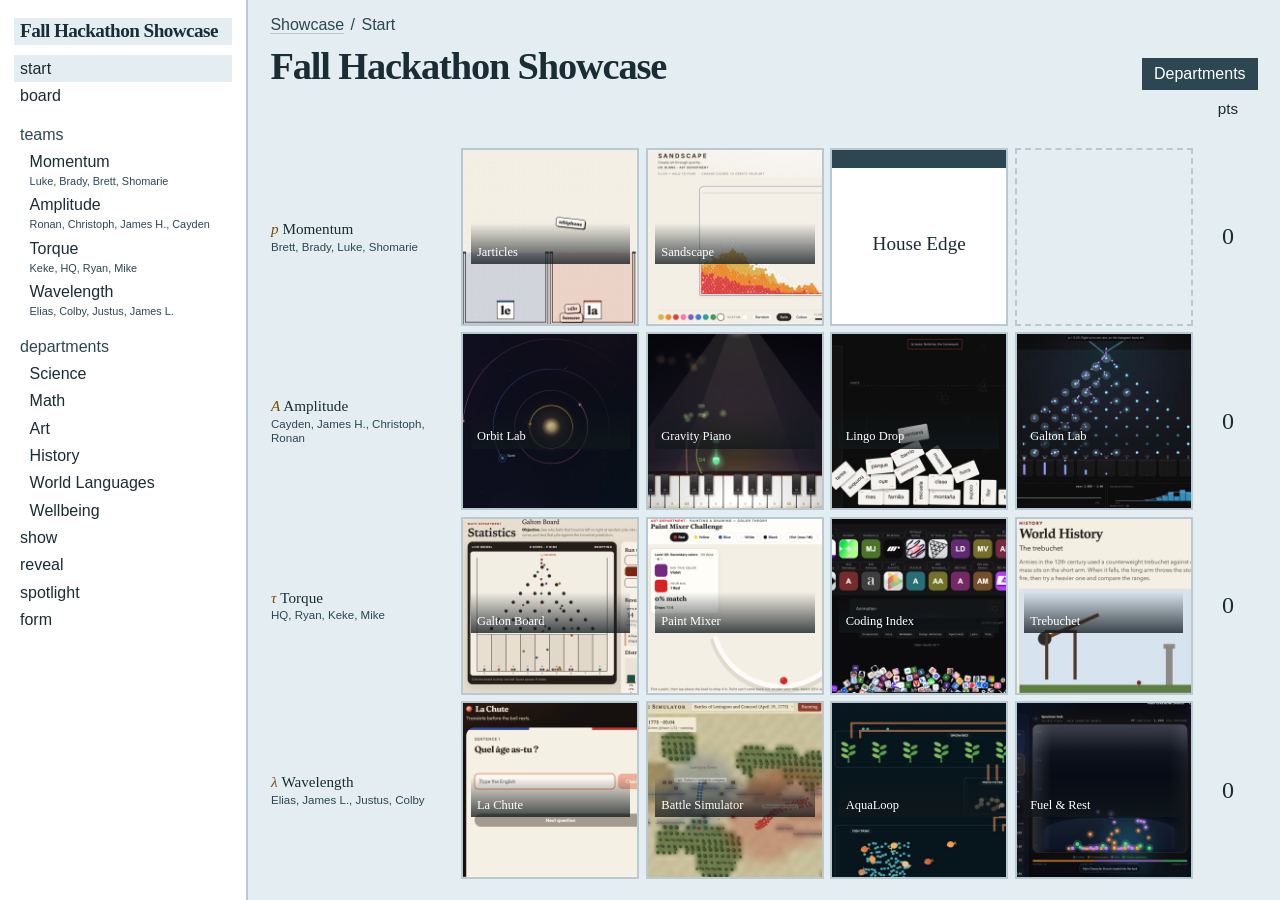
==== index.html @ 8457e6e1 "Call fourth through first after Wellbeing, then confetti on the tie. Co-authored-by: Cursor <cursora" ====
<!DOCTYPE html>
<html lang="en">
<head>
  <meta charset="utf-8">
  <meta name="viewport" content="width=device-width, initial-scale=1">
  <title>Fall Hackathon Showcase</title>
  <link rel="stylesheet" href="show.css?v=9">
</head>
<body>
  <div class="shell">
    <nav id="tree" class="tree" aria-label="Show"></nav>
    <div class="main">
      <p id="crumb" class="crumb"></p>
      <div id="app"></div>
    </div>
  </div>
  <script src="logic.js?v=4"></script>
  <script src="practice.js"></script>
  <script src="render.js?v=8"></script>
  <script src="clicks.js?v=3"></script>
  <script src="show.js?v=9"></script>
</body>
</html>
---- show.css ----
:root {
  --paper: #e4eef2;
  --ink: #1a2c34;
  --steel: #2c4652;
  --line: #b7c9d1;
  --measure: #7a4e08;
}

* { box-sizing: border-box; }

html, body {
  margin: 0;
  min-height: 100%;
  background: var(--paper);
  color: var(--ink);
  font-family: "Avenir Next", "Segoe UI", sans-serif;
}

a { color: inherit; }

button, select, input, textarea { font: inherit; color: inherit; }

button, .btn {
  background: var(--steel);
  color: #fff;
  border: 0;
  padding: 0.45em 0.75em;
  cursor: pointer;
  text-decoration: none;
}

button.quiet {
  background: transparent;
  color: var(--ink);
  border-bottom: 2px solid var(--line);
  padding: 0.15em 0;
}

.shell { display: flex; min-height: 100vh; align-items: stretch; }

.tree {
  width: 15.5rem;
  flex: none;
  padding: 1.1rem 0.85rem 2rem;
  background: #fff;
  border-right: 2px solid var(--line);
}

.tree a, .tree .branch {
  display: block;
  padding: 0.18rem 0.4rem;
  text-decoration: none;
  line-height: 1.35;
}

.tree a.d2 { padding-left: 1rem; }
.tree a.d3 { padding-left: 1.8rem; color: var(--steel); font-size: 0.92rem; }
.tree a.here { background: var(--paper); }
.tree .root {
  font-family: "Iowan Old Style", Palatino, Georgia, serif;
  font-size: 1.2rem;
  font-weight: 600;
  letter-spacing: -0.03em;
  line-height: 1.15;
  margin-bottom: 0.6rem;
}
.tree .branch { color: var(--steel); margin-top: 0.7rem; }
.tree .flag { color: var(--measure); }

.main { flex: 1; min-width: 0; padding: 1rem 1.4rem 3rem; }

.crumb { margin: 0 0 0.8rem; color: var(--steel); }
.crumb a { text-decoration: none; border-bottom: 1px solid var(--line); }
.crumb .sep { margin: 0 0.4rem; }

h1, h2 {
  margin: 0 0 0.4em;
  font-family: "Iowan Old Style", Palatino, Georgia, serif;
  font-weight: 600;
  letter-spacing: -0.03em;
  line-height: 1;
}

h1 { font-size: clamp(2rem, 4vw, 3.2rem); }
h2 { font-size: 1.7rem; }

.lead { margin: 0 0 1rem; max-width: 42rem; }
.lead b, .measure { color: var(--measure); }

.team-block { margin: 0 0 1.6rem; }
.team-block h2 a { text-decoration: none; }
.team-block h2 i, .mark {
  font-style: italic;
  font-weight: 500;
  color: var(--measure);
}
.roster {
  display: block;
  margin-top: 0.15rem;
  font-family: "Avenir Next", "Segoe UI", sans-serif;
  font-size: 0.78rem;
  font-weight: 500;
  letter-spacing: 0;
  line-height: 1.25;
  color: var(--steel);
}
.panel.show h2 { padding-right: 2.6rem; }
.show-board .roster { font-size: clamp(1rem, 2vw, 1.35rem); }
.team-line .roster { font-size: clamp(1.15rem, 2.2vw, 1.7rem); }
.tree .roster { font-size: 0.68rem; }

.cards {
  display: grid;
  grid-template-columns: repeat(auto-fill, minmax(14rem, 1fr));
  gap: 0.8rem;
}

/* Four simulations: a square of squares. */
.quad {
  display: grid;
  grid-template-columns: 1fr 1fr;
  gap: 0.75rem;
}

.quad .card {
  display: flex;
  flex-direction: column;
  min-height: 24vh;
}

.quad .thumb { flex: 1; height: auto; min-height: 7rem; }

.quad .thumb.poster {
  align-items: center;
  justify-content: center;
  text-align: center;
  padding: 1.6rem 0.8rem 0.8rem;
}

.quad .thumb.poster span {
  font-size: clamp(1.5rem, 2.8vw, 2.5rem);
}

.quad .meta strong { display: none; }

.main:has(.quad.fill) {
  display: flex;
  flex-direction: column;
  height: 100vh;
  overflow: hidden;
  padding-bottom: 1rem;
}

.main:has(.quad.fill) #app {
  flex: 1;
  display: flex;
  flex-direction: column;
  min-height: 0;
}

.quad.fill {
  flex: 1;
  min-height: 0;
}

.quad.fill .card { min-height: 0; height: 100%; }

/* Two or three in a face-off sit in one row. All four make another 2×2. */
.faceoff { display: grid; gap: 0.75rem; align-items: stretch; }
.faceoff.n2 { grid-template-columns: 1fr 1fr; }
.faceoff.n3 { grid-template-columns: 1fr 1fr 1fr; }
.faceoff.n4 { grid-template-columns: 1fr 1fr; }

.faceoff .panel { display: flex; flex-direction: column; min-width: 0; }
.faceoff .panel h2 { font-size: clamp(1.2rem, 2vw, 1.8rem); }
.panel.show { position: relative; }
.panel.show .demo { position: relative; min-width: 0; }
.panel.show .thumb { height: 14rem; }
.dept-bar { display: flex; align-items: center; justify-content: space-between; gap: 1rem; }
.dept-bar h1 { margin-bottom: 0; }
.panel.show.noted {
  display: grid;
  grid-template-columns: minmax(14rem, 22rem) minmax(0, 1fr);
  gap: 0.4rem 1.75rem;
  align-items: center;
}
.faceoff:has(.noted) { grid-template-columns: 1fr; }
.faceoff.n2:has(.noted) { grid-template-columns: 1fr 1fr; }
.faceoff.n2 .panel.show.noted { grid-template-columns: 1fr; align-items: start; }
.faceoff.n3:has(.noted) { grid-template-columns: 1fr 1fr 1fr; }
.faceoff.n3 .panel.show.noted { grid-template-columns: 1fr; align-items: start; }
.faceoff.n3 .faculty { font-size: clamp(1.15rem, 1.7vw, 1.55rem); }
.solo-show:has(.noted) { width: min(76rem, 100%); }
.solo-show:has(.noted) .panel.show { width: 100%; }
.faculty {
  margin: 0;
  font-family: "Iowan Old Style", Palatino, Georgia, serif;
  font-size: clamp(1.65rem, 3vw, 2.5rem);
  line-height: 1.28;
  color: var(--ink);
}
.solo-show { display: flex; justify-content: center; }
.solo-show .panel.show { width: min(26rem, 100%); }
.solo-show .panel.show .thumb { height: auto; aspect-ratio: 1; }
.award {
  position: absolute;
  z-index: 2;
  top: 0.15rem;
  right: 0.45rem;
  font-family: "Iowan Old Style", Palatino, Georgia, serif;
  font-size: 3.4rem;
  line-height: 1;
  color: var(--measure);
}
.proj { margin: 0.55rem 0 0; font-family: "Iowan Old Style", Palatino, Georgia, serif; }
.live { display: block; margin-top: 0.35rem; word-break: break-all; color: var(--measure); }

.card {
  display: block;
  background: #fff;
  border: 2px solid var(--line);
  text-decoration: none;
  min-height: 8.5rem;
  position: relative;
}

.card .meta, .panel, .loose, .paste, .callout {
  background: #fff;
  border: 2px solid var(--line);
}

.card .meta { border: 0; border-top: 2px solid var(--line); padding: 0.45rem 0.6rem; }
.card .meta small, .dept-head small, .quiet-note { color: var(--steel); }

.thumb { height: 6.2rem; overflow: hidden; background: var(--paper); position: relative; }
.thumb.poster {
  display: flex;
  align-items: flex-end;
  padding: 1.35rem 0.35rem 0.3rem;
  background:
    linear-gradient(var(--steel), var(--steel)) 0 0 / 100% 1.15rem no-repeat,
    #fff;
}

.thumb.poster span {
  font-family: "Iowan Old Style", Palatino, Georgia, serif;
  font-size: 0.78rem;
  line-height: 1.15;
}

.thumb.poster.shot {
  padding: 0;
  align-items: flex-end;
  justify-content: stretch;
  background: #1a2c34;
}

.thumb.poster.shot img {
  position: absolute;
  inset: 0;
  width: 100%;
  height: 100%;
  object-fit: cover;
}

.thumb.poster.shot span,
.quad .thumb.poster.shot span,
.opener.pack .thumb.poster.shot span,
.opener.filed .thumb.poster.shot span {
  position: relative;
  z-index: 1;
  width: 100%;
  margin: 0;
  padding: 1.35rem 0.4rem 0.3rem;
  font-size: 0.78rem;
  line-height: 1.15;
  color: #fff;
  text-align: left;
  background: linear-gradient(transparent, rgba(16, 24, 28, 0.78));
}

.thumb iframe, .preview iframe {
  width: 400%;
  height: 400%;
  border: 0;
  transform: scale(0.25);
  transform-origin: 0 0;
  pointer-events: none;
}

.board {
  display: grid;
  grid-template-columns: 8.2rem repeat(7, minmax(4.2rem, 1fr)) 3rem;
  gap: 0.35rem;
  align-items: stretch;
}

.dept-head, .team-head, .pts-head {
  text-align: center;
  text-decoration: none;
  font-family: "Iowan Old Style", Palatino, Georgia, serif;
  font-size: 0.95rem;
  line-height: 1.15;
}
.dept-head small, .pts-head { font-family: "Avenir Next", "Segoe UI", sans-serif; display: block; }
.team-head { text-align: left; align-self: center; text-decoration: none; }

.cell {
  display: block;
  position: relative;
  min-height: 4.8rem;
  background: #fff;
  border: 2px solid var(--line);
  text-decoration: none;
  overflow: hidden;
}
.cell.gap { background: transparent; border-style: dashed; opacity: 0.7; }
.cell.solo, .cell.ranked { border-color: var(--ink); }
.cell b {
  position: absolute;
  z-index: 1;
  top: 0;
  right: 0.28rem;
  font-family: "Iowan Old Style", Palatino, Georgia, serif;
  font-size: 1rem;
  line-height: 1.15rem;
  color: #fff;
}
.total {
  display: flex;
  align-items: center;
  justify-content: center;
  font-family: "Iowan Old Style", Palatino, Georgia, serif;
  font-size: 1.5rem;
}

.loose, .paste, .callout, .panel { padding: 0.8rem 1rem; margin: 1rem 0; }
.paste textarea, .linkbox {
  width: 100%;
  border: 2px solid var(--line);
  padding: 0.5rem;
  background: var(--paper);
}
.paste textarea { min-height: 8rem; }

.row { display: flex; flex-wrap: wrap; gap: 0.6rem; align-items: center; }
.checks label { display: inline-flex; gap: 0.3rem; margin: 0 0.8rem 0.4rem 0; }

.sim {
  width: 100%;
  height: min(68vh, 40rem);
  border: 2px solid var(--line);
  background: #fff;
}

.faceoff.n2 .sim, .faceoff.n3 .sim { height: min(58vh, 34rem); }
.faceoff.n4 .sim { height: min(34vh, 22rem); }

.stage .sim { height: calc(100vh - 7.5rem); border-left: 0; border-right: 0; }

.rate-out { min-height: 4.5rem; }

.scores { display: flex; gap: 0.4rem; align-items: center; margin-top: 0.4rem; }
.scores select { background: #fff; border: 2px solid var(--line); padding: 0.2rem; }
.scores span { color: var(--steel); font-size: 0.85rem; }

.stage .tree, .stage .crumb, .judge .tree, .judge .crumb { display: none; }
.stage .shell, .judge .shell { display: block; }
.stage .main, .judge .main { padding: 0; }
.judge .main { padding: 1.2rem; }

.stage-slide {
  min-height: 100vh;
  display: flex;
  flex-direction: column;
  justify-content: center;
  padding: 8vh 8vw 12vh;
}
.place-word {
  margin: 0;
  font-family: "Iowan Old Style", Palatino, Georgia, serif;
  font-weight: 600;
  letter-spacing: -0.04em;
  font-size: clamp(4.5rem, 14vw, 10rem);
  line-height: 0.85;
}
.team-line {
  margin: 0.2em 0 0;
  font-family: "Iowan Old Style", Palatino, Georgia, serif;
  font-size: clamp(2rem, 5vw, 4rem);
  font-weight: 600;
}
.points-line { font-size: clamp(1.4rem, 3vw, 2.2rem); }
.chips { display: flex; flex-wrap: wrap; gap: 0.5rem; margin-top: 1.2rem; padding: 0; list-style: none; }
.chips li { background: #fff; border: 2px solid var(--line); padding: 0.3rem 0.55rem; }
.called {
  position: absolute;
  left: 8vw;
  bottom: 6vh;
  color: var(--steel);
}
.called b { color: var(--ink); font-weight: 600; }
.finale-pop { animation: finale-pop 0.6s cubic-bezier(0.16, 0.84, 0.3, 1); }
.stage-slide.finale-pop { justify-content: center; }
.finale-points {
  font-size: clamp(2.6rem, 7vw, 5rem);
  color: var(--measure);
  animation: points-in 0.65s 0.12s both;
}
.confetti { position: fixed; inset: 0; width: 100%; height: 100%; pointer-events: none; z-index: 4; }
@keyframes finale-pop {
  from { opacity: 0; transform: translateY(1.6rem) scale(0.96); }
  to { opacity: 1; transform: none; }
}
@keyframes points-in {
  from { opacity: 0; transform: scale(0.55); }
  to { opacity: 1; transform: none; }
}
.keys {
  position: fixed;
  right: 1.2rem;
  bottom: 0.8rem;
  margin: 0;
  color: var(--steel);
}
.stage-slide.show-step { justify-content: flex-start; padding-top: 4vh; }
.stage-slide.show-step h1 { margin: 0 0 0.8rem; }
.show-board { list-style: none; margin: 0; padding: 0; }
.show-board li {
  display: flex;
  justify-content: space-between;
  align-items: baseline;
  gap: 2rem;
  border-bottom: 2px solid var(--line);
}
.show-board .who {
  font-family: "Iowan Old Style", Palatino, Georgia, serif;
  font-size: clamp(2.2rem, 5vw, 4.2rem);
  font-weight: 600;
}
.show-board .pts {
  font-family: "Iowan Old Style", Palatino, Georgia, serif;
  font-size: clamp(3rem, 8vw, 6rem);
  line-height: 1;
  color: var(--measure);
}
.stage-slide .faceoff, .stage-slide .solo-show { width: 100%; }
.tie-actions { display: flex; flex-direction: column; align-items: flex-start; gap: 0.6rem; margin-top: 1.2rem; }
.banner {
  display: flex;
  justify-content: space-between;
  gap: 1rem;
  align-items: baseline;
  padding: 0.7rem 1rem;
  background: var(--steel);
  color: #fff;
}
.banner strong {
  font-family: "Iowan Old Style", Palatino, Georgia, serif;
  font-size: clamp(1.6rem, 3vw, 2.4rem);
  font-weight: 600;
}
.banner a { color: #fff; }
.warn { color: var(--measure); }

.open-bar {
  display: flex;
  align-items: baseline;
  justify-content: space-between;
  gap: 1rem;
  margin-bottom: 0.6rem;
}

.open-bar h1 { margin: 0; font-size: clamp(1.7rem, 3vw, 2.5rem); }

.main:has(.opener) {
  display: flex;
  flex-direction: column;
  height: 100vh;
  overflow: hidden;
  padding-bottom: 0.8rem;
}

.main:has(.opener) #app {
  flex: 1;
  display: flex;
  flex-direction: column;
  min-height: 0;
}

.opener {
  flex: 1;
  min-height: 0;
  display: grid;
  gap: 0.4rem;
  margin-inline: auto;
}

.opener.pack .dept-slot { grid-column: 2 / span 4; }

.opener.filed {
  width: 100%;
  align-content: center;
  grid-template-columns: 11.5rem repeat(7, minmax(0, 1fr)) 3.2rem;
  grid-template-rows: auto repeat(4, auto);
}

.opener.filed .cell { aspect-ratio: 1; height: auto; }

.opener .cell { min-height: 0; height: 100%; }
.opener .thumb { height: 100%; }
.opener .team-head { align-self: center; }
.opener .team-head small {
  display: block;
  margin-top: 0.15rem;
  font-family: "Avenir Next", "Segoe UI", sans-serif;
  font-size: 0.72rem;
  line-height: 1.25;
  color: var(--steel);
}

.opener.pack .thumb.poster {
  align-items: center;
  justify-content: center;
  text-align: center;
  padding: 1.3rem 0.45rem 0.45rem;
}

.opener.pack .thumb.poster span { font-size: clamp(0.95rem, 1.5vw, 1.35rem); }
.opener.filed .thumb.poster span { font-size: 0.72rem; }

.opener .cell.vacant { background: transparent; border-style: dashed; }
.opener .cell.solo { border-color: var(--measure); }

.dept-head.in, .cell.gap.in { animation: rise 0.45s ease 0.45s both; }

.total.bump { animation: pop 0.45s cubic-bezier(0.2, 1.4, 0.4, 1); }

.cell.celebrate b { animation: pop 0.5s cubic-bezier(0.2, 1.4, 0.4, 1) both; }

.face-next { margin: 0.7rem 0 0; }
.face-next a { color: var(--measure); }

@keyframes rise { from { opacity: 0; } to { opacity: 1; } }
@keyframes pop { from { transform: scale(0.4); opacity: 0; } to { transform: none; opacity: 1; } }

@media (max-width: 900px) {
  .shell { display: block; }
  .tree { width: auto; border-right: 0; border-bottom: 2px solid var(--line); }
  .board { grid-template-columns: 5.5rem repeat(7, minmax(3.2rem, 1fr)) 2.2rem; font-size: 0.8rem; }
}
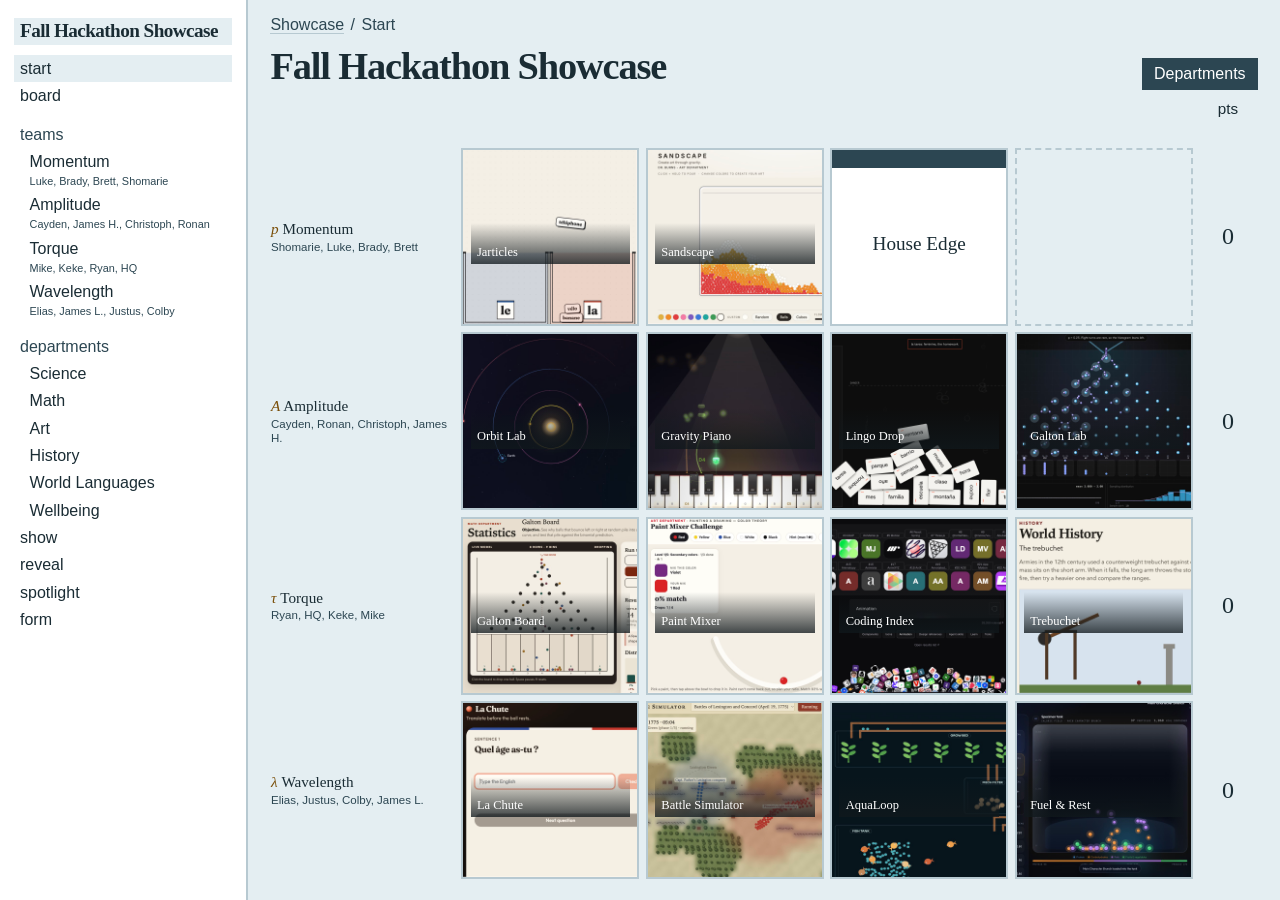
==== commit b54a7096: "Show department points as gold, silver, bronze, and wood medals. Co-authored-by: Cursor <cursoragent" ====
--- a/index.html
+++ b/index.html
@@ -4,7 +4,7 @@
   <meta charset="utf-8">
   <meta name="viewport" content="width=device-width, initial-scale=1">
   <title>Fall Hackathon Showcase</title>
-  <link rel="stylesheet" href="show.css?v=9">
+  <link rel="stylesheet" href="show.css?v=10">
 </head>
 <body>
   <div class="shell">
@@ -16,7 +16,7 @@
   </div>
   <script src="logic.js?v=4"></script>
   <script src="practice.js"></script>
-  <script src="render.js?v=8"></script>
+  <script src="render.js?v=9"></script>
   <script src="clicks.js?v=3"></script>
   <script src="show.js?v=9"></script>
 </body>
--- a/show.css
+++ b/show.css
@@ -202,16 +202,34 @@
 .solo-show { display: flex; justify-content: center; }
 .solo-show .panel.show { width: min(26rem, 100%); }
 .solo-show .panel.show .thumb { height: auto; aspect-ratio: 1; }
-.award {
+.medal {
   position: absolute;
   z-index: 2;
-  top: 0.15rem;
-  right: 0.45rem;
-  font-family: "Iowan Old Style", Palatino, Georgia, serif;
-  font-size: 3.4rem;
+  top: 0.4rem;
+  right: 0.4rem;
+  display: grid;
+  place-items: center;
+  width: 3.5rem;
+  height: 3.5rem;
+  border-radius: 50%;
+  font-family: "Iowan Old Style", Palatino, Georgia, serif;
+  font-size: 1.85rem;
   line-height: 1;
-  color: var(--measure);
-}
+  color: #2a2118;
+  box-shadow:
+    inset 0 2px 3px rgba(255, 255, 255, 0.75),
+    inset 0 -7px 9px rgba(70, 40, 10, 0.28),
+    0 2px 5px rgba(26, 44, 52, 0.22);
+}
+.medal-4 { background: radial-gradient(circle at 32% 28%, #fff8d4 0%, #f3d56a 34%, #d4a017 68%, #8a5e09 100%); }
+.medal-3 { background: radial-gradient(circle at 32% 28%, #ffffff 0%, #e7eef1 36%, #b4c0c6 70%, #6d7b81 100%); }
+.medal-2 { background: radial-gradient(circle at 32% 28%, #ffe6c9 0%, #e2a15c 36%, #b86a32 70%, #6b3c16 100%); }
+.medal-1 {
+  background:
+    radial-gradient(circle at 32% 28%, rgba(255, 248, 230, 0.85) 0%, rgba(255, 248, 230, 0) 42%),
+    repeating-linear-gradient(96deg, #edd9b4 0 5px, #d7b88a 5px 9px, #c9a36e 9px 12px);
+}
+.cell .medal { width: 1.65rem; height: 1.65rem; font-size: 0.85rem; top: 0.2rem; right: 0.2rem; color: #2a2118; box-shadow: inset 0 1px 2px rgba(255, 255, 255, 0.7), inset 0 -3px 4px rgba(70, 40, 10, 0.25); }
 .proj { margin: 0.55rem 0 0; font-family: "Iowan Old Style", Palatino, Georgia, serif; }
 .live { display: block; margin-top: 0.35rem; word-break: break-all; color: var(--measure); }
 
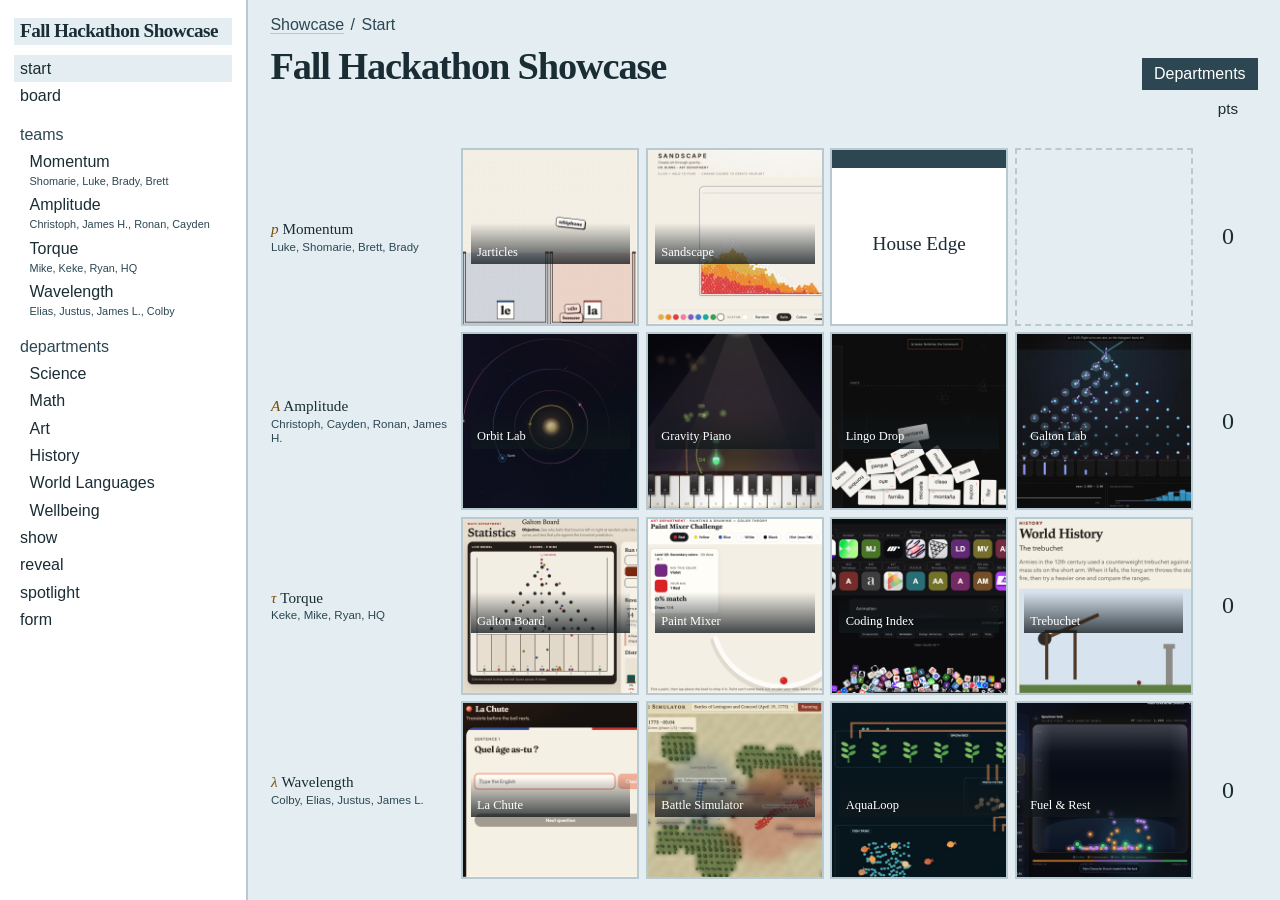
==== commit 7bc0be0e: "End the show with both firsts, the tie, then an English tiebreaker. Co-authored-by: Cursor <cursorag" ====
--- a/index.html
+++ b/index.html
@@ -4,7 +4,7 @@
   <meta charset="utf-8">
   <meta name="viewport" content="width=device-width, initial-scale=1">
   <title>Fall Hackathon Showcase</title>
-  <link rel="stylesheet" href="show.css?v=10">
+  <link rel="stylesheet" href="show.css?v=11">
 </head>
 <body>
   <div class="shell">
@@ -17,7 +17,7 @@
   <script src="logic.js?v=4"></script>
   <script src="practice.js"></script>
   <script src="render.js?v=9"></script>
-  <script src="clicks.js?v=3"></script>
+  <script src="clicks.js?v=4"></script>
   <script src="show.js?v=9"></script>
 </body>
 </html>
--- a/show.css
+++ b/show.css
@@ -425,6 +425,9 @@
   color: var(--measure);
   animation: points-in 0.65s 0.12s both;
 }
+.finale-pair { display: grid; grid-template-columns: 1fr 1fr; gap: 2.5rem; width: min(76rem, 100%); }
+.place-word.long { font-size: clamp(3rem, 8vw, 6.5rem); }
+.finale-note { max-width: 40rem; font-size: clamp(1.25rem, 2.4vw, 1.85rem); line-height: 1.35; }
 .confetti { position: fixed; inset: 0; width: 100%; height: 100%; pointer-events: none; z-index: 4; }
 @keyframes finale-pop {
   from { opacity: 0; transform: translateY(1.6rem) scale(0.96); }
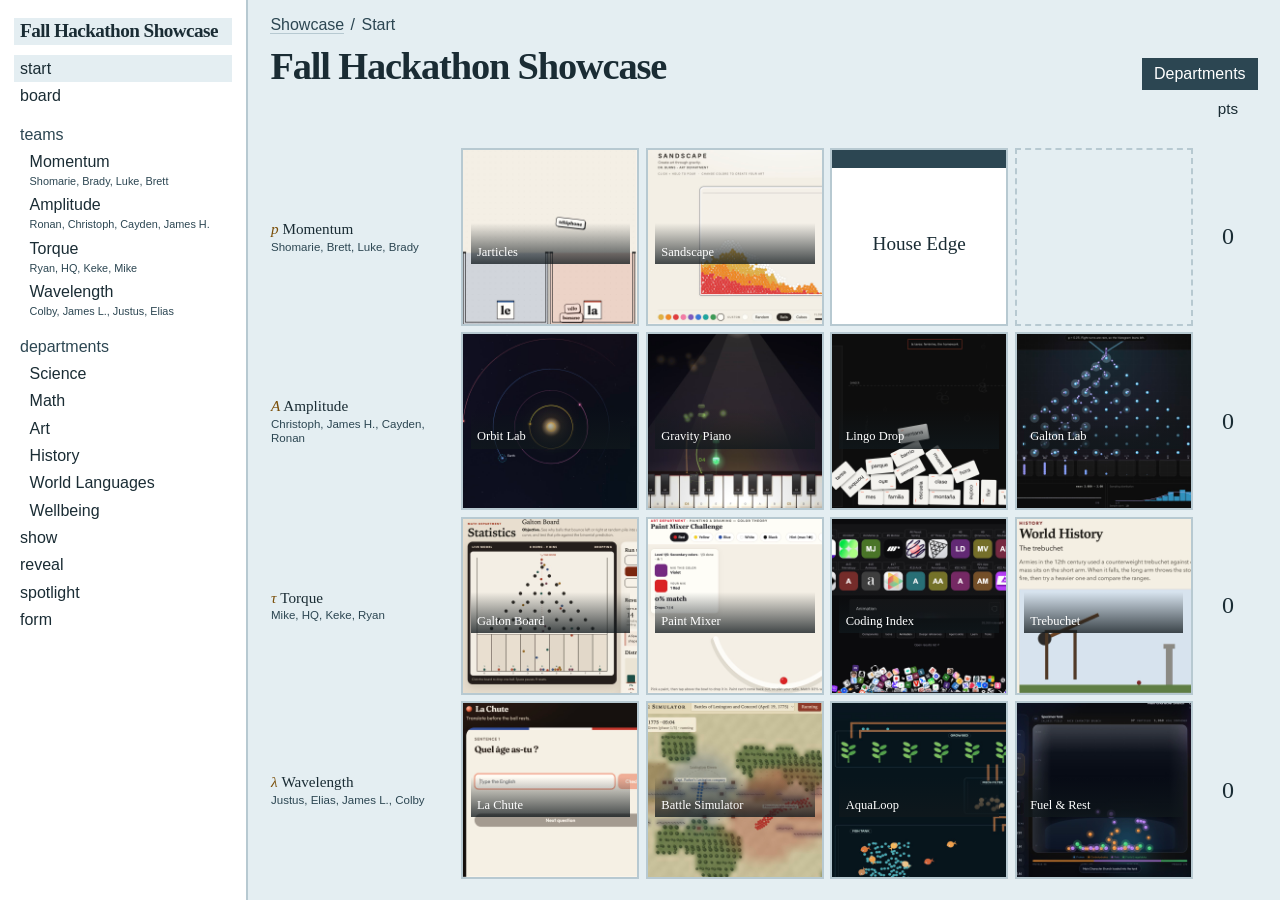
==== commit 6ec9bade: "Animate each leaderboard from the previous order into the new scores. Co-authored-by: Cursor <cursor" ====
--- a/index.html
+++ b/index.html
@@ -4,7 +4,7 @@
   <meta charset="utf-8">
   <meta name="viewport" content="width=device-width, initial-scale=1">
   <title>Fall Hackathon Showcase</title>
-  <link rel="stylesheet" href="show.css?v=11">
+  <link rel="stylesheet" href="show.css?v=12">
 </head>
 <body>
   <div class="shell">
@@ -17,7 +17,7 @@
   <script src="logic.js?v=4"></script>
   <script src="practice.js"></script>
   <script src="render.js?v=9"></script>
-  <script src="clicks.js?v=4"></script>
+  <script src="clicks.js?v=5"></script>
   <script src="show.js?v=9"></script>
 </body>
 </html>
--- a/show.css
+++ b/show.css
@@ -453,6 +453,12 @@
   align-items: baseline;
   gap: 2rem;
   border-bottom: 2px solid var(--line);
+  background: var(--paper);
+}
+.show-board .pts.bump { animation: pts-bump 0.45s ease; }
+@keyframes pts-bump {
+  from { transform: scale(1.28); }
+  to { transform: scale(1); }
 }
 .show-board .who {
   font-family: "Iowan Old Style", Palatino, Georgia, serif;
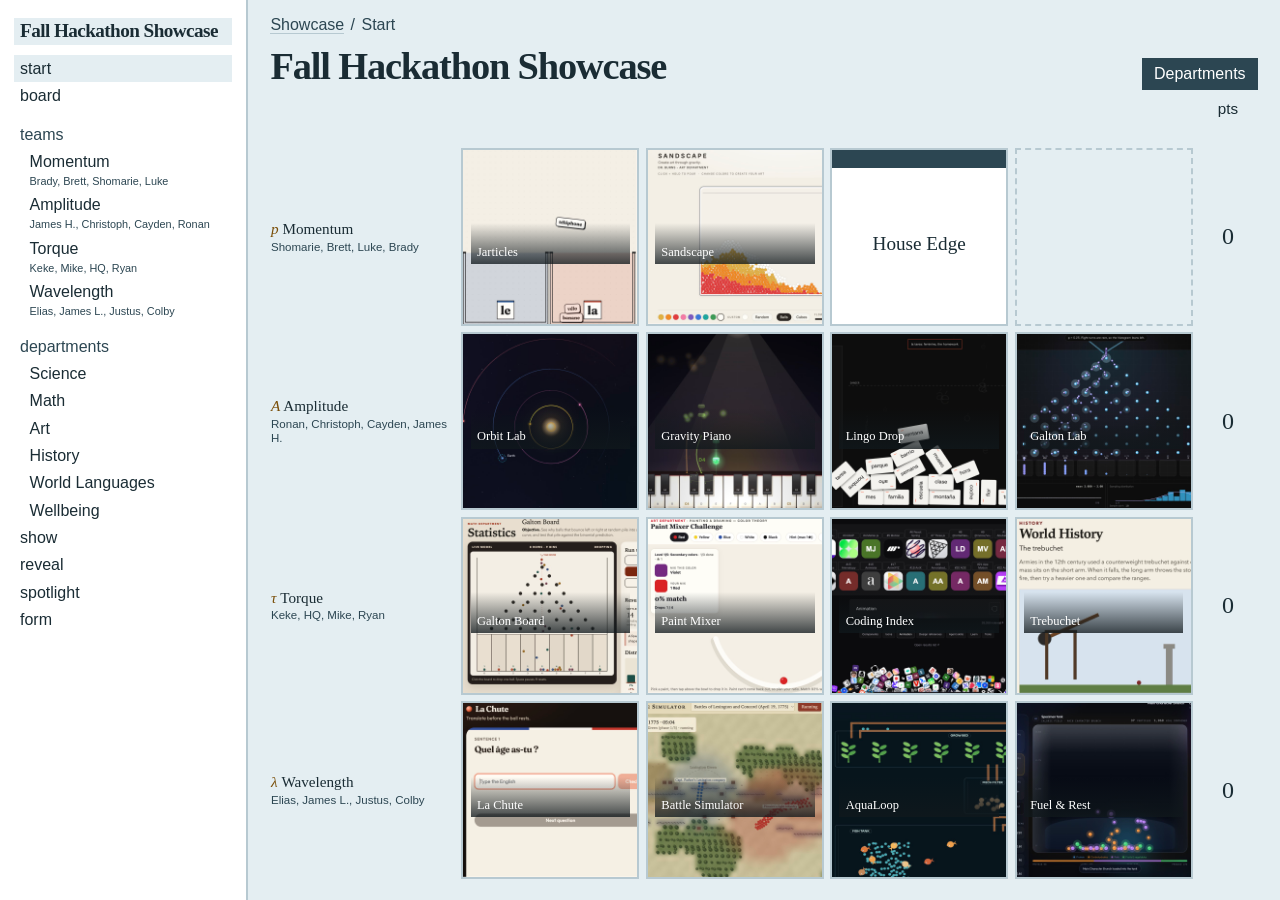
==== commit 1b362dad: "Open on a shuffled gallery and keep preview sims out of score order. Co-authored-by: Cursor <cursora" ====
--- a/index.html
+++ b/index.html
@@ -4,7 +4,7 @@
   <meta charset="utf-8">
   <meta name="viewport" content="width=device-width, initial-scale=1">
   <title>Fall Hackathon Showcase</title>
-  <link rel="stylesheet" href="show.css?v=12">
+  <link rel="stylesheet" href="show.css?v=13">
 </head>
 <body>
   <div class="shell">
@@ -17,7 +17,7 @@
   <script src="logic.js?v=4"></script>
   <script src="practice.js"></script>
   <script src="render.js?v=9"></script>
-  <script src="clicks.js?v=5"></script>
+  <script src="clicks.js?v=7"></script>
   <script src="show.js?v=9"></script>
 </body>
 </html>
--- a/show.css
+++ b/show.css
@@ -472,6 +472,22 @@
   color: var(--measure);
 }
 .stage-slide .faceoff, .stage-slide .solo-show { width: 100%; }
+.gallery {
+  display: grid;
+  grid-template-columns: repeat(5, minmax(0, 1fr));
+  gap: 0.55rem 0.7rem;
+}
+.gallery-card { margin: 0; min-width: 0; }
+.gallery-card .thumb { height: auto; aspect-ratio: 1; }
+.gallery-card figcaption {
+  margin-top: 0.28rem;
+  font-family: "Iowan Old Style", Palatino, Georgia, serif;
+  font-size: clamp(0.85rem, 1.35vw, 1.15rem);
+  font-weight: 600;
+  line-height: 1.15;
+}
+.stage-slide:has(.gallery) { padding: 3vh 2.5vw 5vh; }
+.stage-slide:has(.gallery) h1 { margin-bottom: 0.55rem; }
 .tie-actions { display: flex; flex-direction: column; align-items: flex-start; gap: 0.6rem; margin-top: 1.2rem; }
 .banner {
   display: flex;
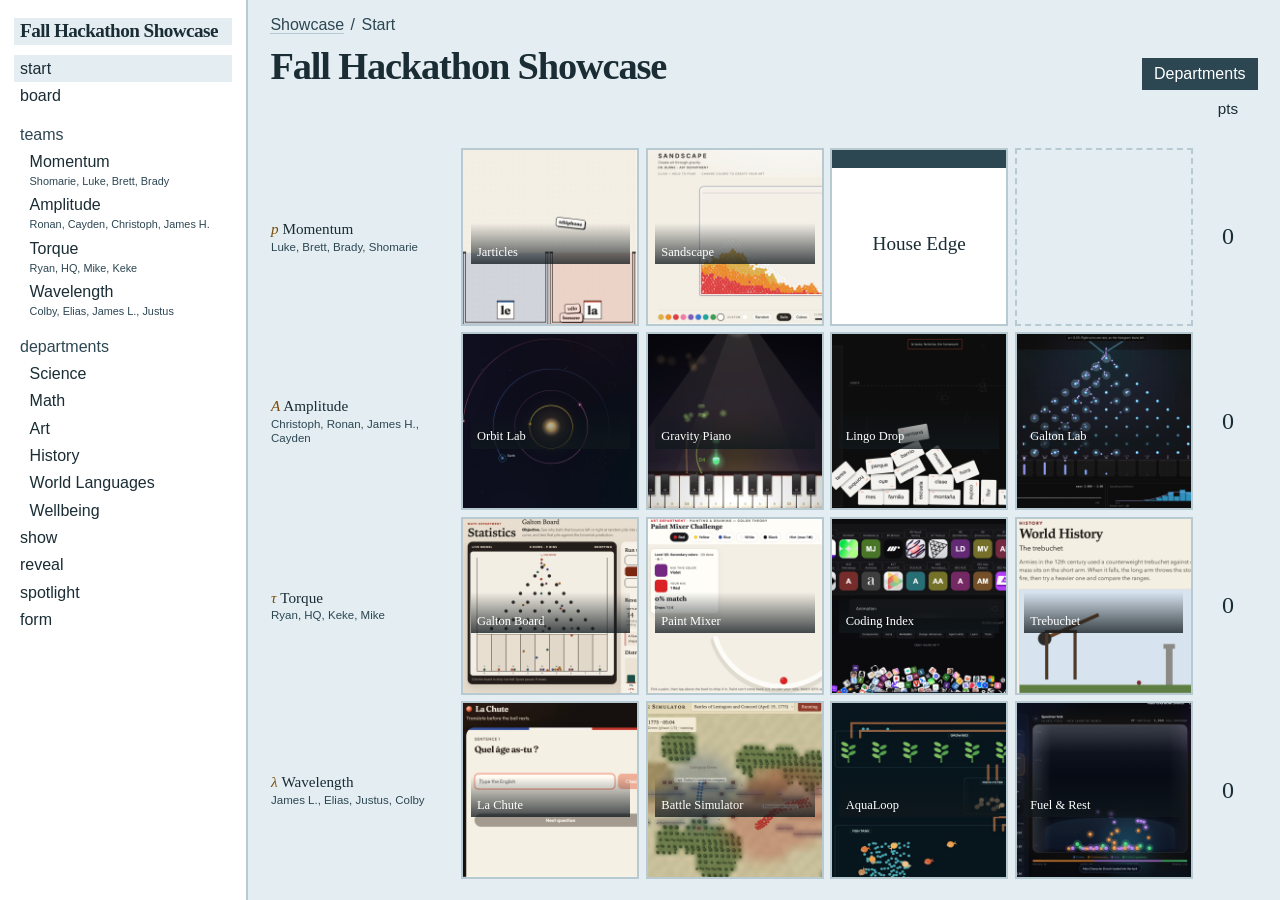
==== commit 76428bf6: "Fit the results gallery on one screen and let the sims jiggle. Co-authored-by: Cursor <cursoragent@c" ====
--- a/index.html
+++ b/index.html
@@ -4,7 +4,7 @@
   <meta charset="utf-8">
   <meta name="viewport" content="width=device-width, initial-scale=1">
   <title>Fall Hackathon Showcase</title>
-  <link rel="stylesheet" href="show.css?v=13">
+  <link rel="stylesheet" href="show.css?v=15">
 </head>
 <body>
   <div class="shell">
--- a/show.css
+++ b/show.css
@@ -473,21 +473,49 @@
 }
 .stage-slide .faceoff, .stage-slide .solo-show { width: 100%; }
 .gallery {
+  flex: 1;
+  min-height: 0;
   display: grid;
   grid-template-columns: repeat(5, minmax(0, 1fr));
-  gap: 0.55rem 0.7rem;
-}
-.gallery-card { margin: 0; min-width: 0; }
-.gallery-card .thumb { height: auto; aspect-ratio: 1; }
+  grid-template-rows: repeat(3, minmax(0, 1fr));
+  gap: 1.15rem 1.35rem;
+}
+.gallery-card {
+  margin: 0;
+  min-width: 0;
+  min-height: 0;
+  display: flex;
+  flex-direction: column;
+  animation: jiggle 2.8s ease-in-out infinite;
+}
+.gallery-card:nth-child(odd) { animation-duration: 3.4s; }
+.gallery-card:nth-child(3n) { animation-duration: 2.3s; animation-delay: -0.8s; }
+.gallery-card:nth-child(4n+1) { animation-delay: -1.5s; }
+.gallery-card:nth-child(5n+2) { animation-duration: 3.8s; animation-delay: -2.1s; }
+.gallery-card .thumb { flex: 1; height: auto; min-height: 0; aspect-ratio: auto; }
 .gallery-card figcaption {
-  margin-top: 0.28rem;
-  font-family: "Iowan Old Style", Palatino, Georgia, serif;
-  font-size: clamp(0.85rem, 1.35vw, 1.15rem);
+  flex: none;
+  margin-top: 0.2rem;
+  font-family: "Iowan Old Style", Palatino, Georgia, serif;
+  font-size: clamp(0.72rem, 1.1vw, 0.95rem);
   font-weight: 600;
-  line-height: 1.15;
-}
-.stage-slide:has(.gallery) { padding: 3vh 2.5vw 5vh; }
-.stage-slide:has(.gallery) h1 { margin-bottom: 0.55rem; }
+  line-height: 1.1;
+}
+body.stage:has(.gallery) { overflow: hidden; height: 100vh; }
+.stage-slide.show-step:has(.gallery) {
+  height: 100vh;
+  max-height: 100vh;
+  overflow: hidden;
+  justify-content: flex-start;
+  padding: 2vh 2.6vw 1.6vh;
+}
+.stage-slide:has(.gallery) h1 { margin: 0 0 0.7rem; font-size: clamp(1.8rem, 3.2vw, 2.6rem); }
+.stage-slide:has(.gallery) .keys { top: 1.1rem; bottom: auto; }
+@keyframes jiggle {
+  0%, 100% { transform: translate(0, 0) rotate(0deg); }
+  30% { transform: translate(2px, -4px) rotate(-0.8deg); }
+  60% { transform: translate(-3px, 2px) rotate(0.7deg); }
+}
 .tie-actions { display: flex; flex-direction: column; align-items: flex-start; gap: 0.6rem; margin-top: 1.2rem; }
 .banner {
   display: flex;
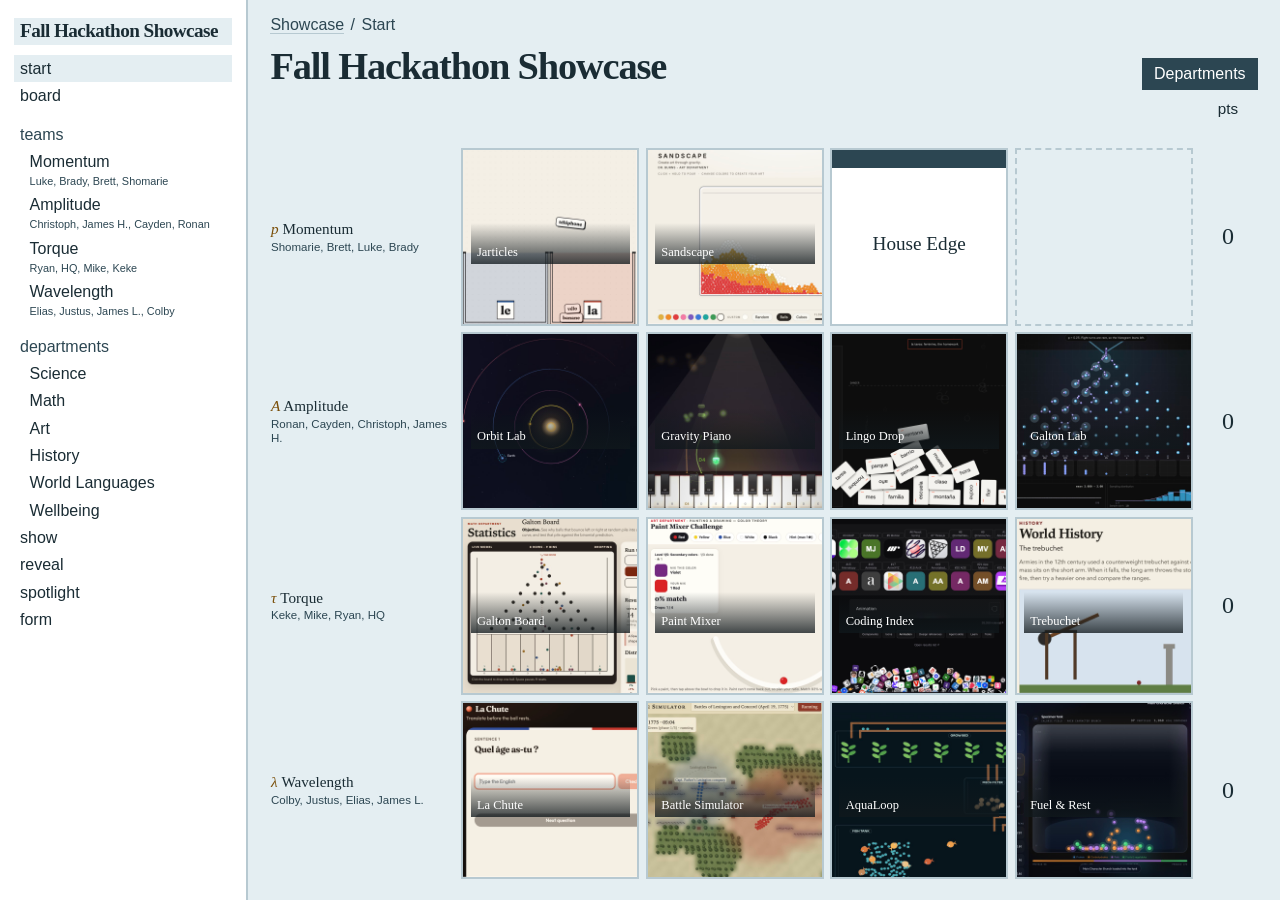
==== commit dfee6a38: "Slide face-off sims into score order and fly the medals in. Co-authored-by: Cursor <cursoragent@curs" ====
--- a/index.html
+++ b/index.html
@@ -4,7 +4,7 @@
   <meta charset="utf-8">
   <meta name="viewport" content="width=device-width, initial-scale=1">
   <title>Fall Hackathon Showcase</title>
-  <link rel="stylesheet" href="show.css?v=15">
+  <link rel="stylesheet" href="show.css?v=16">
 </head>
 <body>
   <div class="shell">
@@ -17,7 +17,7 @@
   <script src="logic.js?v=4"></script>
   <script src="practice.js"></script>
   <script src="render.js?v=9"></script>
-  <script src="clicks.js?v=7"></script>
+  <script src="clicks.js?v=8"></script>
   <script src="show.js?v=9"></script>
 </body>
 </html>
--- a/show.css
+++ b/show.css
@@ -228,6 +228,12 @@
   background:
     radial-gradient(circle at 32% 28%, rgba(255, 248, 230, 0.85) 0%, rgba(255, 248, 230, 0) 42%),
     repeating-linear-gradient(96deg, #edd9b4 0 5px, #d7b88a 5px 9px, #c9a36e 9px 12px);
+}
+.medal.fly { animation: medal-in 0.72s cubic-bezier(0.16, 0.84, 0.28, 1.15) both; }
+@keyframes medal-in {
+  0% { transform: translate(64px, -170px) scale(0.35) rotate(-28deg); opacity: 0; }
+  60% { opacity: 1; }
+  100% { transform: none; opacity: 1; }
 }
 .cell .medal { width: 1.65rem; height: 1.65rem; font-size: 0.85rem; top: 0.2rem; right: 0.2rem; color: #2a2118; box-shadow: inset 0 1px 2px rgba(255, 255, 255, 0.7), inset 0 -3px 4px rgba(70, 40, 10, 0.25); }
 .proj { margin: 0.55rem 0 0; font-family: "Iowan Old Style", Palatino, Georgia, serif; }
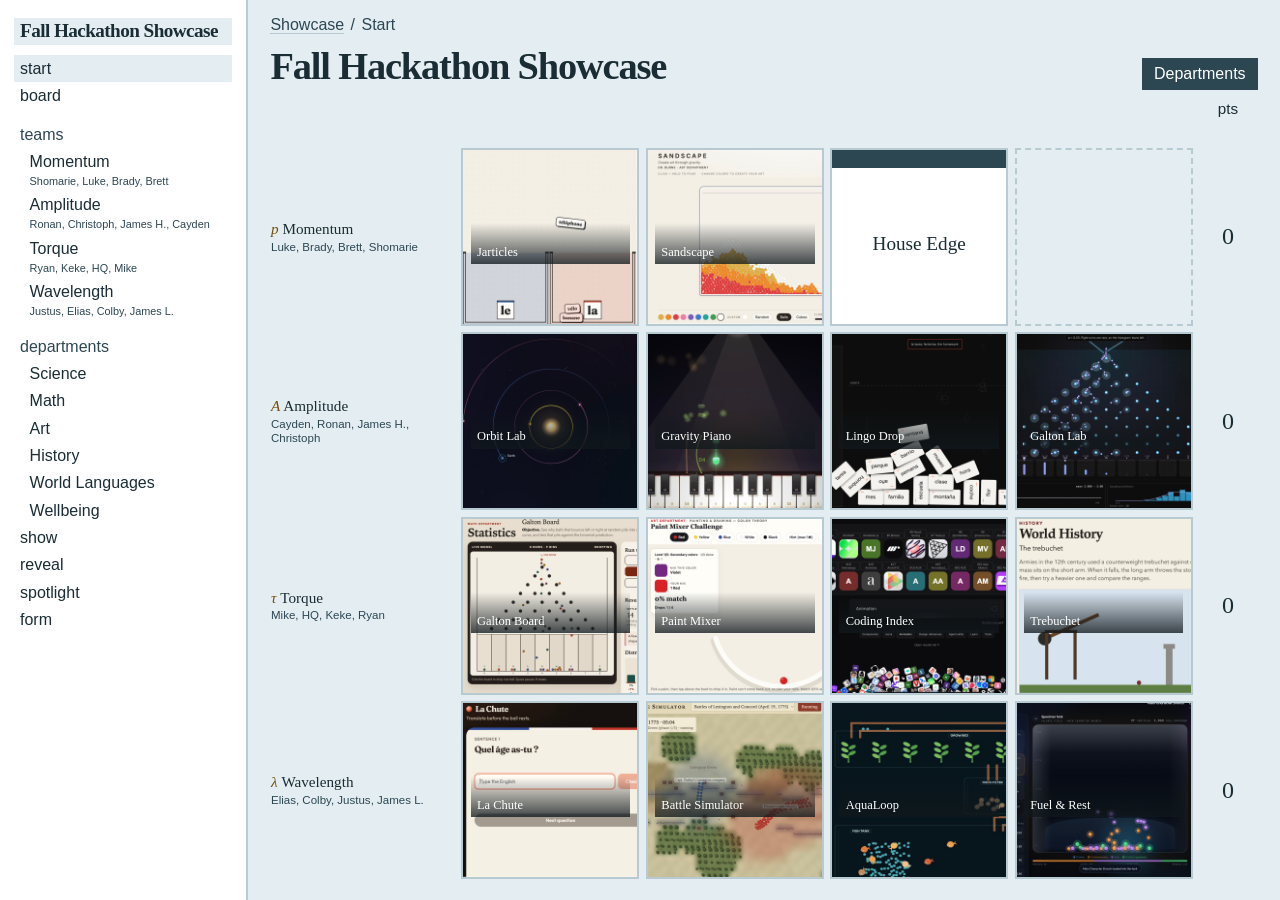
==== commit 40289ba8: "Open the scored show with Math, the weakest category. Co-authored-by: Cursor <cursoragent@cursor.com" ====
--- a/index.html
+++ b/index.html
@@ -17,7 +17,7 @@
   <script src="logic.js?v=4"></script>
   <script src="practice.js"></script>
   <script src="render.js?v=9"></script>
-  <script src="clicks.js?v=8"></script>
+  <script src="clicks.js?v=9"></script>
   <script src="show.js?v=9"></script>
 </body>
 </html>
